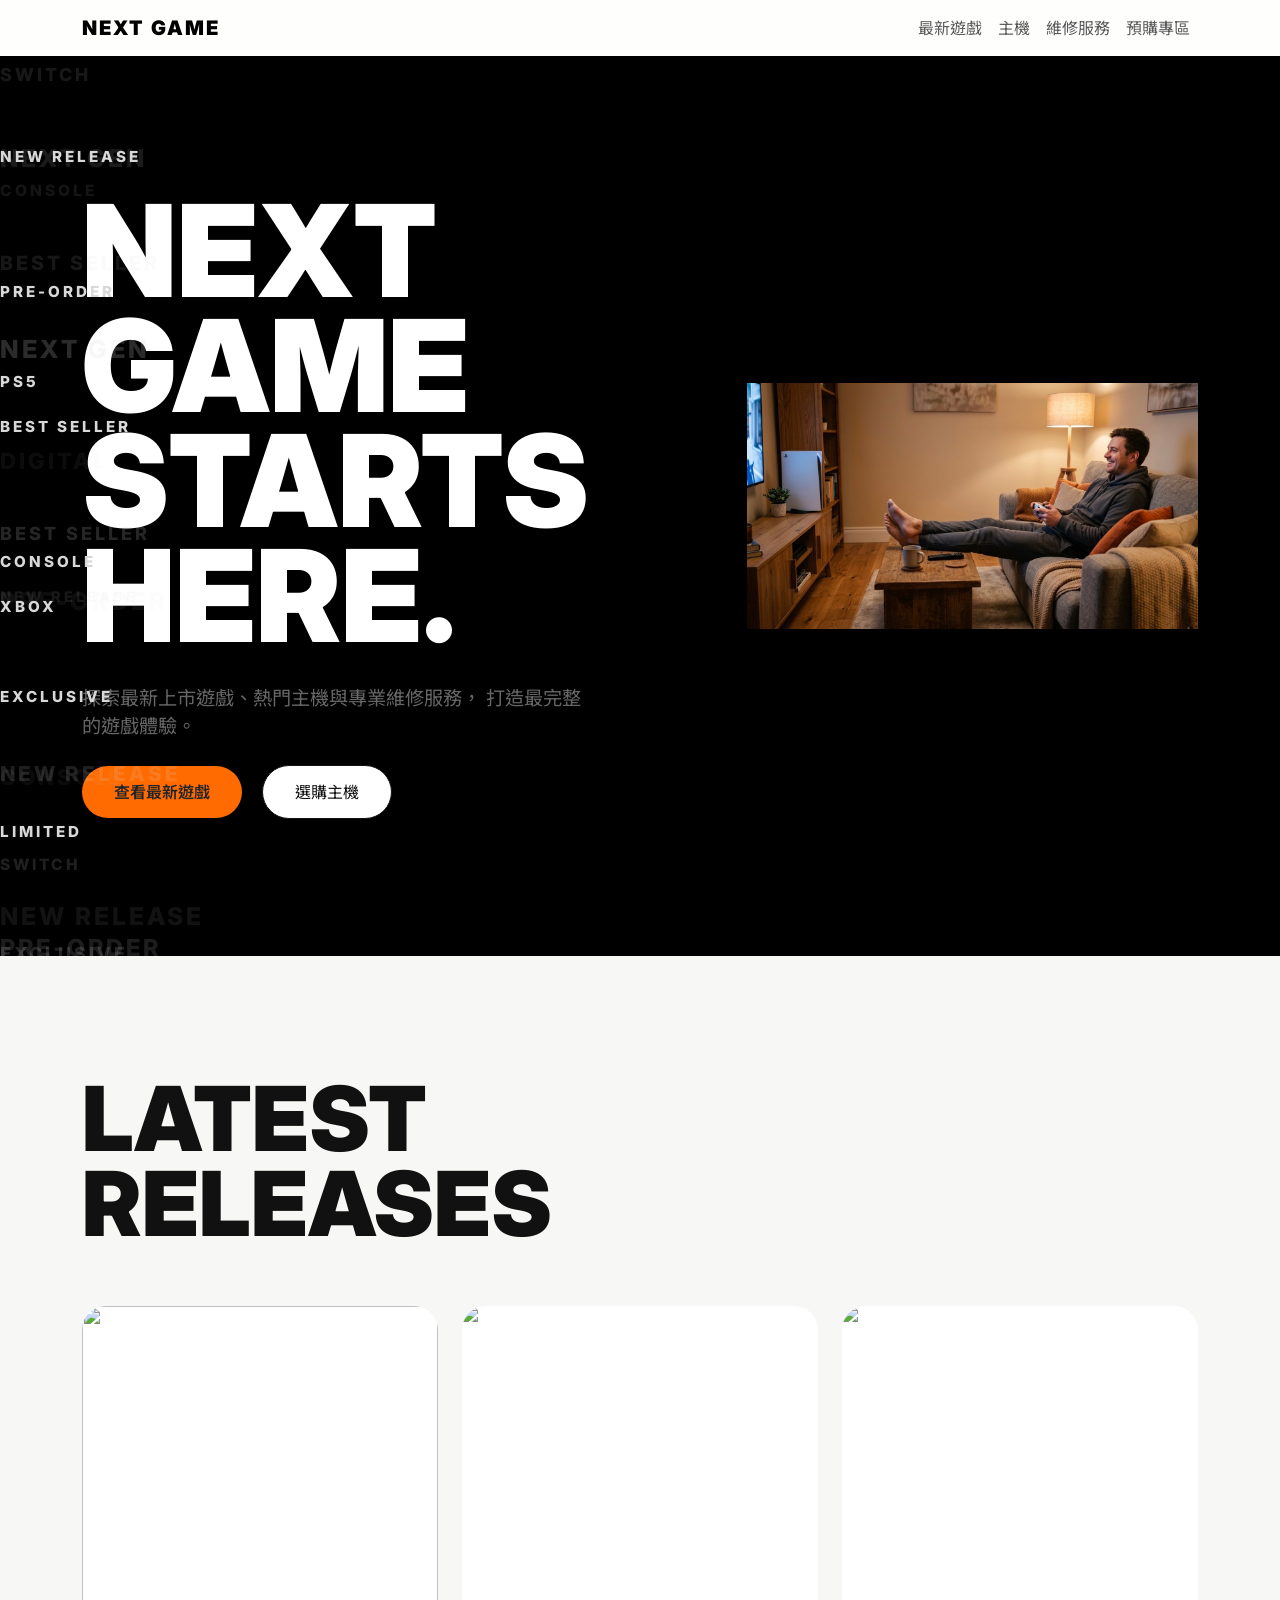
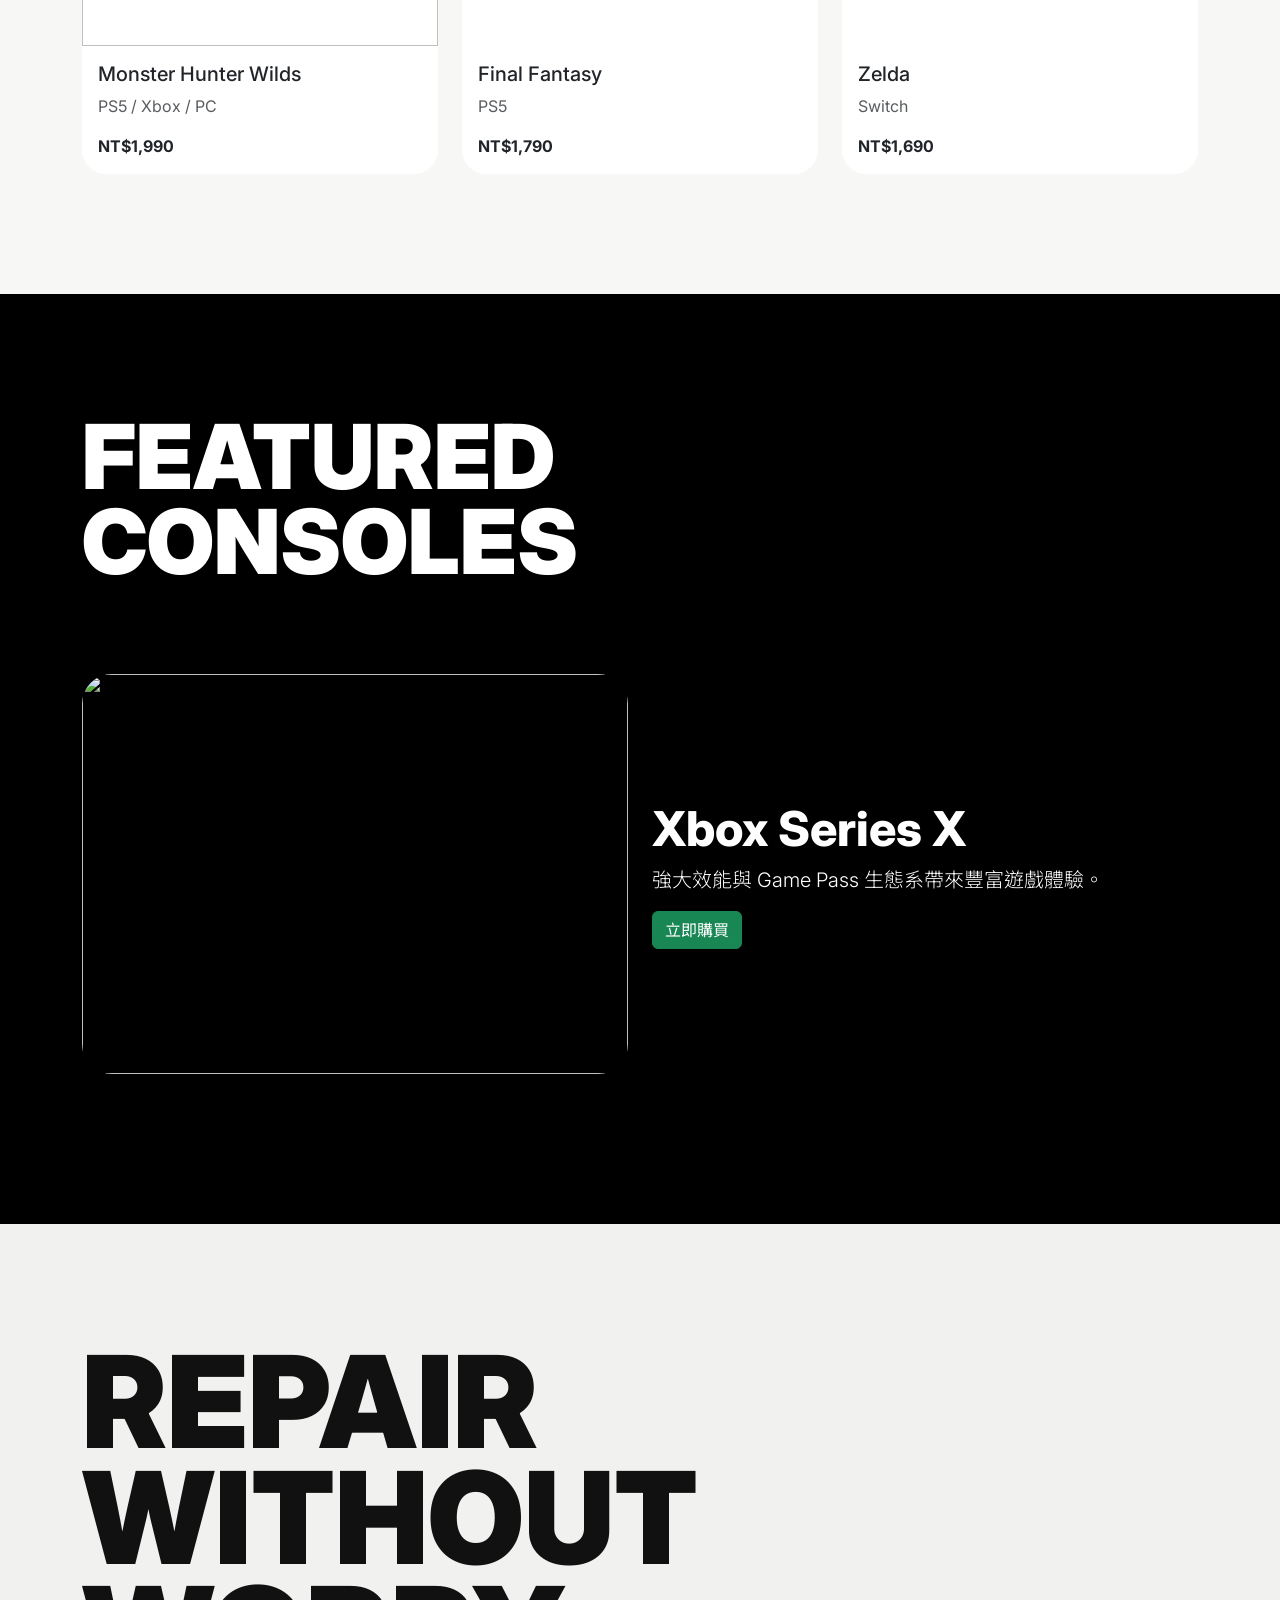
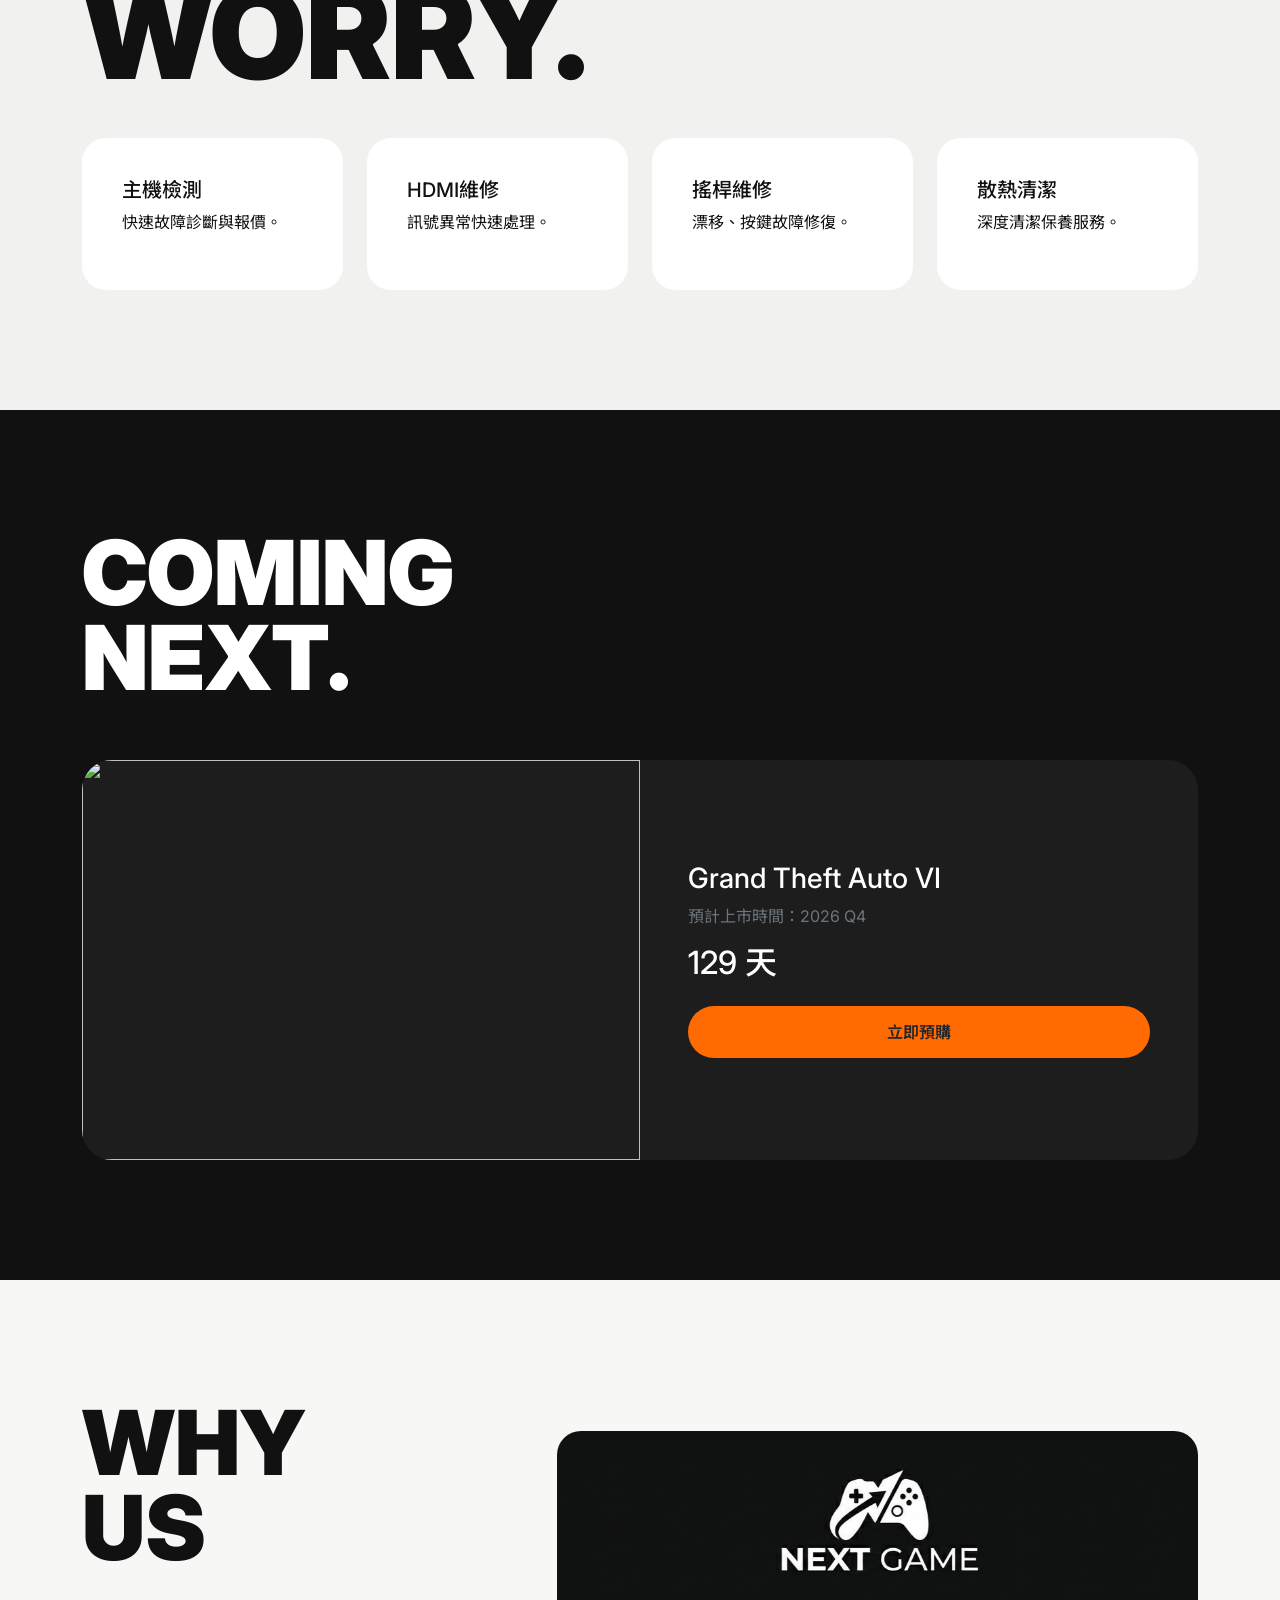
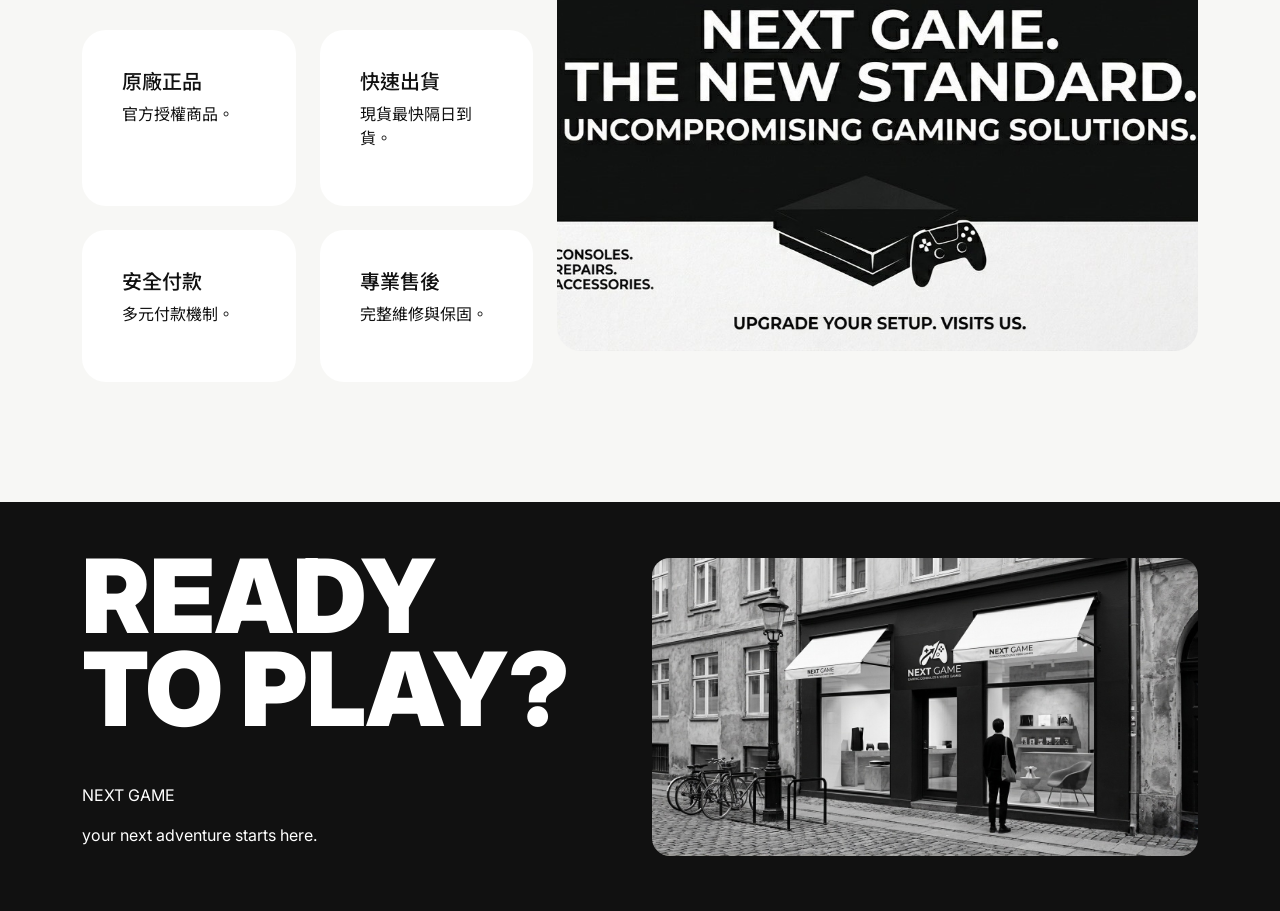
==== plan.html @ 6e8bfcb5 "Initial commit" ====
<!DOCTYPE html>

<html lang="zh-Hant">

<head>

<meta charset="UTF-8">

<meta name="viewport" content="width=device-width, initial-scale=1.0">



<title>NEXT GAME</title>



<link href="https://cdn.jsdelivr.net/npm/bootstrap@5.3.3/dist/css/bootstrap.min.css" rel="stylesheet">



<link href="https://fonts.googleapis.com/css2?family=Inter:wght@300;400;500;700;900&family=Noto+Sans+TC:wght@300;400;500;700&display=swap" rel="stylesheet">

<link rel="stylesheet" href="style.css">

</head>

<body>



<nav class="navbar navbar-expand-lg sticky-top">

<div class="container">



<a class="navbar-brand" href="#">

NEXT GAME

</a>



<button class="navbar-toggler" data-bs-toggle="collapse" data-bs-target="#menu">

<span class="navbar-toggler-icon"></span>

</button>



<div class="collapse navbar-collapse" id="menu">



<ul class="navbar-nav ms-auto">



<li class="nav-item">

<a class="nav-link" href="#latest">最新遊戲</a>

</li>



<li class="nav-item">

<a class="nav-link" href="#console">主機</a>

</li>



<li class="nav-item">

<a class="nav-link" href="#repair">維修服務</a>

</li>



<li class="nav-item">

<a class="nav-link" href="#preorder">預購專區</a>

</li>



</ul>



</div>

</div>

</nav>



<section class="hero" style="background:black;">


<div class="floating-layer">
<div class="floating-word" style="top:10%; animation-duration:18s;">NEW RELEASE</div>
<div class="floating-word" style="top:25%; animation-duration:22s;">PRE-ORDER</div>
<div class="floating-word" style="top:40%; animation-duration:16s;">BEST SELLER</div>
<div class="floating-word" style="top:55%; animation-duration:24s;">CONSOLE</div>
<div class="floating-word" style="top:70%; animation-duration:20s;">EXCLUSIVE</div>
<div class="floating-word" style="top:85%; animation-duration:28s;">LIMITED</div>
<div class="floating-word" style="top:35%; animation-duration:26s;">PS5</div>
<div class="floating-word" style="top:60%; animation-duration:19s;">XBOX</div>
</div>




<div class="container">



<div class="row align-items-center">



<div class="col-lg-7">



<h1 class="hero-title" style="color:white;">

NEXT GAME<br>

STARTS HERE.

</h1>



<p class="hero-sub">

探索最新上市遊戲、熱門主機與專業維修服務，

打造最完整的遊戲體驗。

</p>



<div class="mt-4">



<a href="#latest" class="btn btn-primary-custom me-3">

查看最新遊戲

</a>



<a href="#console" style="background:white; color:#111;" class="btn btn-outline-custom">

選購主機

</a>



</div>



</div>



<div class="col-lg-5 text-center">



<img

src="img/title.jpg"

class="img-fluid"

alt="Gaming Console">



</div>



</div>



</div>



</section>



<section id="latest">



<div class="container">



<h2 class="section-title">

LATEST<br>RELEASES

</h2>



<div class="row g-4">



<div class="col-md-4">

<div class="card game-card">

<img src="https://www.monsterhunter.com/wilds/assets/img/product/MHWilds_premium.png" class="card-img-top">

<div class="card-body">

<h5>Monster Hunter Wilds</h5>

<p class="text-muted">PS5 / Xbox / PC</p>

<strong>NT$1,990</strong>

</div>

</div>

</div>



<div class="col-md-4">

<div class="card game-card">

<img src="https://assets-prd.ignimgs.com/2024/01/19/ff7rebirth-1705691603436.jpg?crop=1%3A1%2Csmart&format=jpg&auto=webp&quality=80">

<div class="card-body">

<h5>Final Fantasy</h5>

<p class="text-muted">PS5</p>

<strong>NT$1,790</strong>

</div>

</div>

</div>



<div class="col-md-4">

<div class="card game-card">

<img src="https://p2.bahamut.com.tw/B/2KU/94/ca42c41499712b76436e758f961yz0e5.JPG?w=1000">

<div class="card-body">

<h5>Zelda</h5>

<p class="text-muted">Switch</p>

<strong>NT$1,690</strong>

</div>

</div>

</div>



</div>



</div>



</section>



<section id="console" style="background:black; color:white;">
    <div class="container">
        
        <h2 class="section-title">
            FEATURED<br>CONSOLES
        </h2>

        <!-- 輪播開始 -->
        <div id="consoleCarousel" class="carousel slide" data-bs-ride="carousel" data-bs-interval="2500">

            <div class="carousel-inner">

                <!-- PS5 -->
                <div class="carousel-item active">
                    <div class="row align-items-center">
                        <div class="col-lg-6">
                            <div class="console-image">
                                <img src="img/PS5.jpg" class="d-block w-100">
                            </div>
                        </div>
                        <div class="col-lg-6">
                            <h3 class="console-title">PlayStation 5</h3>
                            <p class="lead">
                                超高速 SSD、4K 遊戲體驗與次世代沉浸式遊玩。
                            </p>
                            <a href="#" class="btn btn-primary-custom">
                                立即購買
                            </a>
                        </div>
                    </div>
                </div>

                <!-- Switch -->
                <div class="carousel-item">
                    <div class="row align-items-center">
                        <div class="col-lg-6">
                            <div class="console-image">
                                <img src="img/NS2.jpg" class="d-block w-100">
                            </div>
                        </div>
                        <div class="col-lg-6">
                            <h3 class="console-title">Nintendo Switch</h3>
                            <p class="lead">
                                隨時隨地遊玩，主機與掌機模式自由切換。
                            </p>
                            <a href="#" class="btn btn-danger">
                                立即購買
                            </a>
                        </div>
                    </div>
                </div>

                <!-- Xbox -->
                <div class="carousel-item">
                    <div class="row align-items-center">
                        <div class="col-lg-6">
                            <div class="console-image">
                                <img src="img/Xbox.jpg" class="d-block w-100">
                            </div>
                        </div>
                        <div class="col-lg-6">
                            <h3 class="console-title">Xbox Series X</h3>
                            <p class="lead">
                                強大效能與 Game Pass 生態系帶來豐富遊戲體驗。
                            </p>
                            <a href="#" class="btn btn-success">
                                立即購買
                            </a>
                        </div>
                    </div>
                </div>

            </div>
        </div>
        <!-- 輪播結束 -->

    </div>
</section>



<section id="repair" class="repair-section">



<div class="container">



<div class="repair-big mb-5">

REPAIR<br>

WITHOUT<br>

WORRY.

</div>



<div class="row g-4">



<div class="col-md-3">

<div class="service-card">

<h5>主機檢測</h5>

<p>快速故障診斷與報價。</p>

</div>

</div>



<div class="col-md-3">

<div class="service-card">

<h5>HDMI維修</h5>

<p>訊號異常快速處理。</p>

</div>

</div>



<div class="col-md-3">

<div class="service-card">

<h5>搖桿維修</h5>

<p>漂移、按鍵故障修復。</p>

</div>

</div>



<div class="col-md-3">

<div class="service-card">

<h5>散熱清潔</h5>

<p>深度清潔保養服務。</p>

</div>

</div>



</div>



</div>



</section>



<section id="preorder" class="preorder">



<div class="container">



<h2 class="section-title text-white">

COMING<br>NEXT.

</h2>



<div class="preorder-card">



<div class="row g-0">



<div class="col-lg-6">

<img src="https://image-cdn.hypb.st/https%3A%2F%2Fhypebeast.com%2Fimage%2F2025%2F11%2F06%2Fgrand-theft-auto-vi-release-date-delay-november-info-1.jpg?q=75&w=800&cbr=1&fit=max">

</div>



<div class="col-lg-6 p-5 d-flex flex-column justify-content-center">



<h3>Grand Theft Auto VI</h3>



<p class="text-secondary">

預計上市時間：2026 Q4

</p>



<h2 class="mb-4">

129 天

</h2>



<a href="#" class="btn btn-primary-custom">

立即預購

</a>



</div>



</div>



</div>



</div>



</section>



<section>



<div class="container">



<div class="row align-items-center g-4">



<div class="col-lg-5">

<h2 class="section-title">

WHY<br>US

</h2>



<div class="row g-4">



<div class="col-md-6">

<div class="feature-box">

<h5>原廠正品</h5>

<p>官方授權商品。</p>

</div>

</div>



<div class="col-md-6">

<div class="feature-box">

<h5>快速出貨</h5>

<p>現貨最快隔日到貨。</p>

</div>

</div>



<div class="col-md-6">

<div class="feature-box">

<h5>安全付款</h5>

<p>多元付款機制。</p>

</div>

</div>



<div class="col-md-6">

<div class="feature-box">

<h5>專業售後</h5>

<p>完整維修與保固。</p>

</div>

</div>



</div>

</div>



<div class="col-lg-7">

<div class="feature-box p-0 overflow-hidden">

<img src="img/ads.jpg" alt="ads" class="img-fluid w-100" style="height: 520px; object-fit: cover;">

</div>

</div>



</div>



</div>



</section>



<footer class="footer py-5">



<div class="container">



<div class="row align-items-center">



<div class="col-lg-6 mb-4 mb-lg-0">

<div class="footer-title mb-5">

READY<br>

TO PLAY?

</div>

<div>

<p>NEXT GAME</p>

<p>your next adventure starts here.</p>

</div>

</div>



<div class="col-lg-6">

<div class="text-center text-lg-end">

<img src="img/store.jpg" alt="store" class="img-fluid" style="max-height: 320px; width: auto; object-fit: cover; border-radius: 18px;">

</div>

</div>



</div>



</div>



</footer>



<script src="https://cdn.jsdelivr.net/npm/bootstrap@5.3.3/dist/js/bootstrap.bundle.min.js"></script>
<script src="script.js"></script>



</body>

</html>
---- style.css ----
:root{
--bg:#f7f7f5;
--dark:#111;
--gray:#666;
--border:#e5e5e5;
--accent:#ff6b00;
}

body{
font-family:'Inter','Noto Sans TC',sans-serif;
background:var(--bg);
color:var(--dark);
overflow-x:hidden;
}

section{
padding:120px 0;
}

.navbar{
background:rgba(255,255,255,.8);
backdrop-filter:blur(20px);
}

.navbar-brand{
font-weight:900;
letter-spacing:2px;
}

.hero{
min-height:100vh;
display:flex;
align-items:center;
position:relative;
overflow:hidden;
}

.hero-title{
font-size:clamp(4rem,10vw,9rem);
font-weight:900;
line-height:.9;
}

.hero-sub{
font-size:1.2rem;
color:var(--gray);
max-width:500px;
margin-top:30px;
}

.btn-primary-custom{
background:var(--accent);
border:none;
padding:14px 32px;
border-radius:50px;
font-weight:600;
}

.btn-primary-custom:hover{
background:#e25d00;
}

.btn-outline-custom{
border:1px solid var(--dark);
padding:14px 32px;
border-radius:50px;
}

.floating-word{
position:absolute;
font-size:0.95rem;
font-weight:800;
letter-spacing:3px;
color:#d8d8d8;
white-space:nowrap;
animation:floatMove linear infinite;
pointer-events:none;
}

@keyframes floatMove{
0%{
transform: translateX(-20vw);
opacity:0;
}
10%{opacity:0.6;}
90%{opacity:0.4;}
100%{
transform: translateX(120vw);
opacity:0;
}
}

.console-image img{
    width:100%;
    height:400px;
    object-fit:cover;
    border-radius:15px;
}

.carousel-item{
    padding:30px 0;
    
}

.section-title{
font-size:clamp(3rem,7vw,6rem);
font-weight:900;
line-height:.95;
margin-bottom:60px;
}

.game-card{
border:none;
background:white;
border-radius:24px;
overflow:hidden;
transition:.3s;
}

.game-card:hover{
transform:translateY(-8px);
}

.game-card img{
height:340px;
object-fit:cover;
transition:.4s;
}

.game-card:hover img{
transform:scale(1.05);
}

.console-image{
border-radius:30px;
overflow:hidden;
}

.console-image img{
width:100%;
}

.console-title{
font-size:3rem;
font-weight:800;
}

.repair-section{
background:#f1f1ef;
}

.repair-big{
font-size:clamp(4rem,10vw,8rem);
font-weight:900;
line-height:.9;
}

.service-card{
background:white;
padding:40px;
border-radius:24px;
height:100%;
}

.preorder{
background:#111;
color:white;
}

.preorder-card{
background:#1d1d1d;
border-radius:30px;
overflow:hidden;
}

.preorder-card img{
width:100%;
height:400px;
object-fit:cover;
}

.feature-box{
padding:40px;
background:white;
border-radius:24px;
height:100%;
}

.footer{
background:#111;
color:white;
}

.footer-title{
font-size:clamp(3rem,8vw,7rem);
font-weight:900;
line-height:.9;
}

@media(max-width:768px){

section{
padding:80px 0;
}

.hero{
text-align:center;
}

.console-title{
font-size:2rem;
}

}
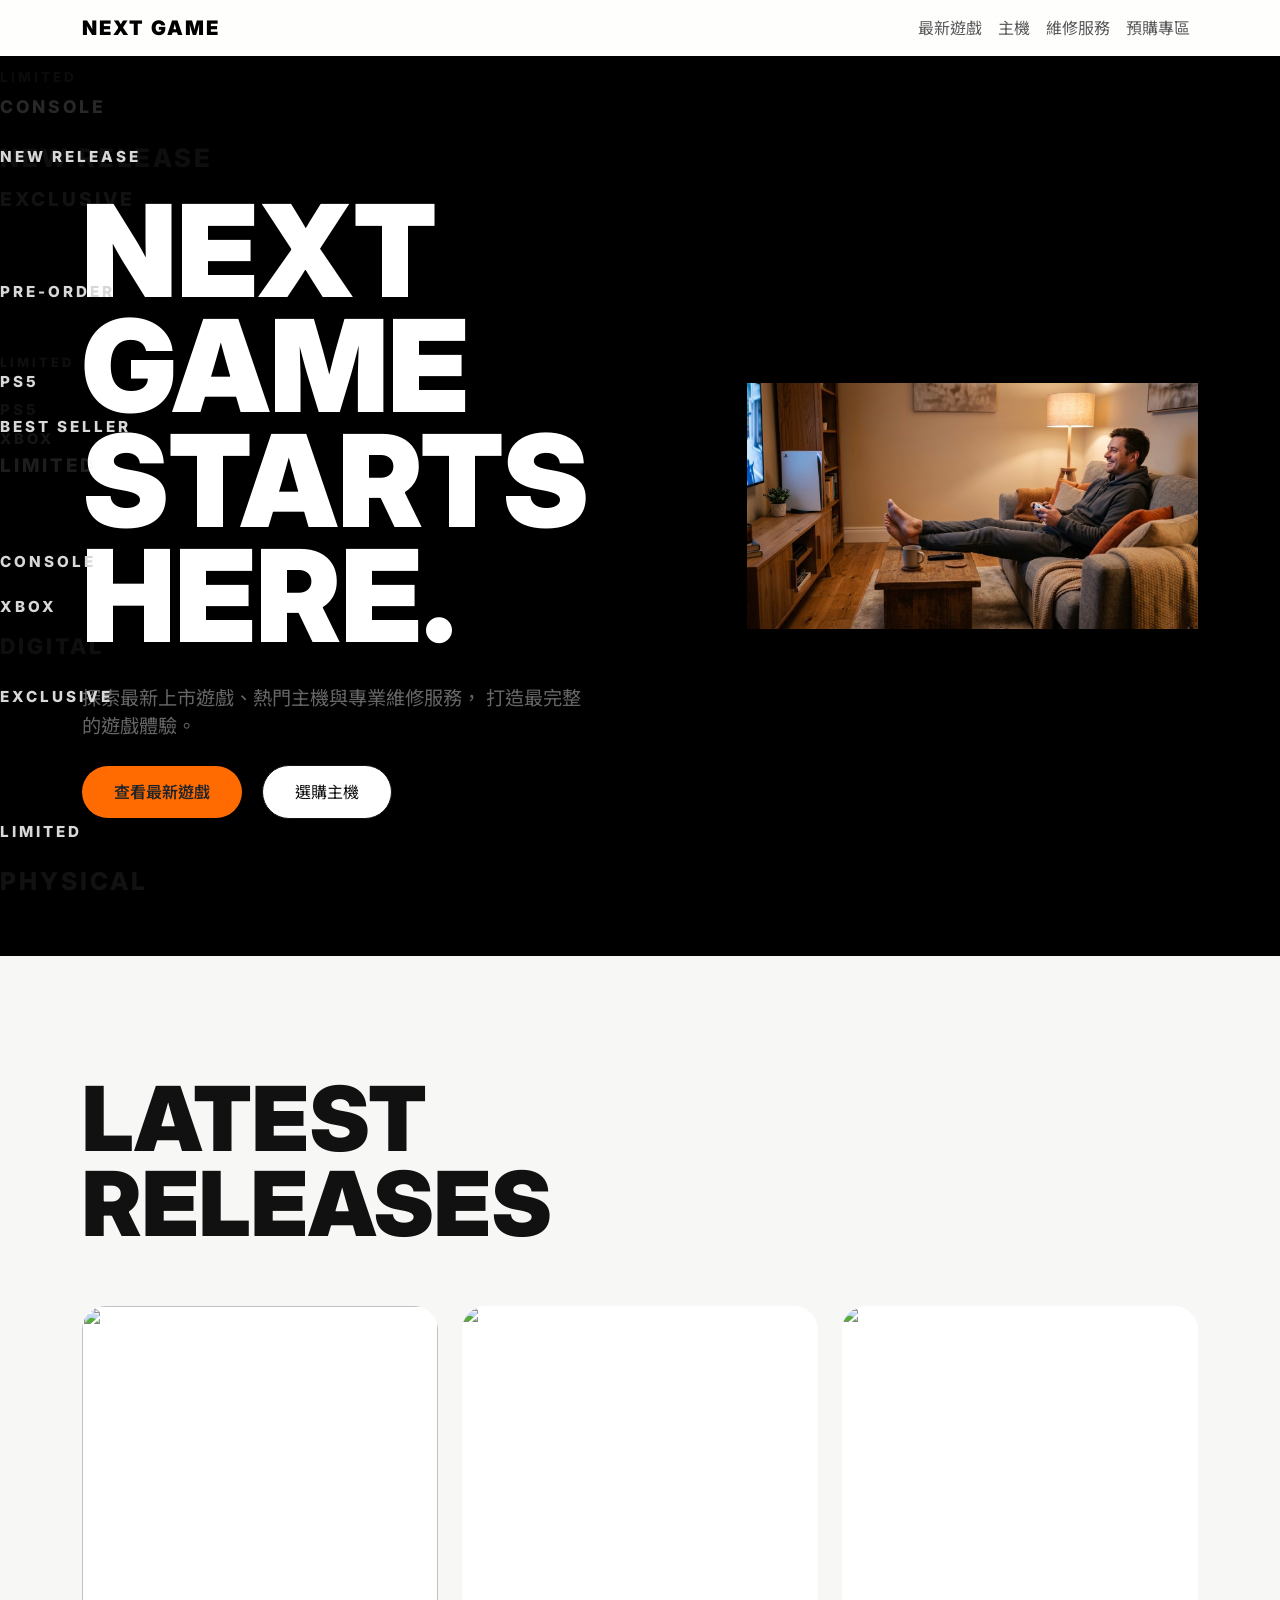
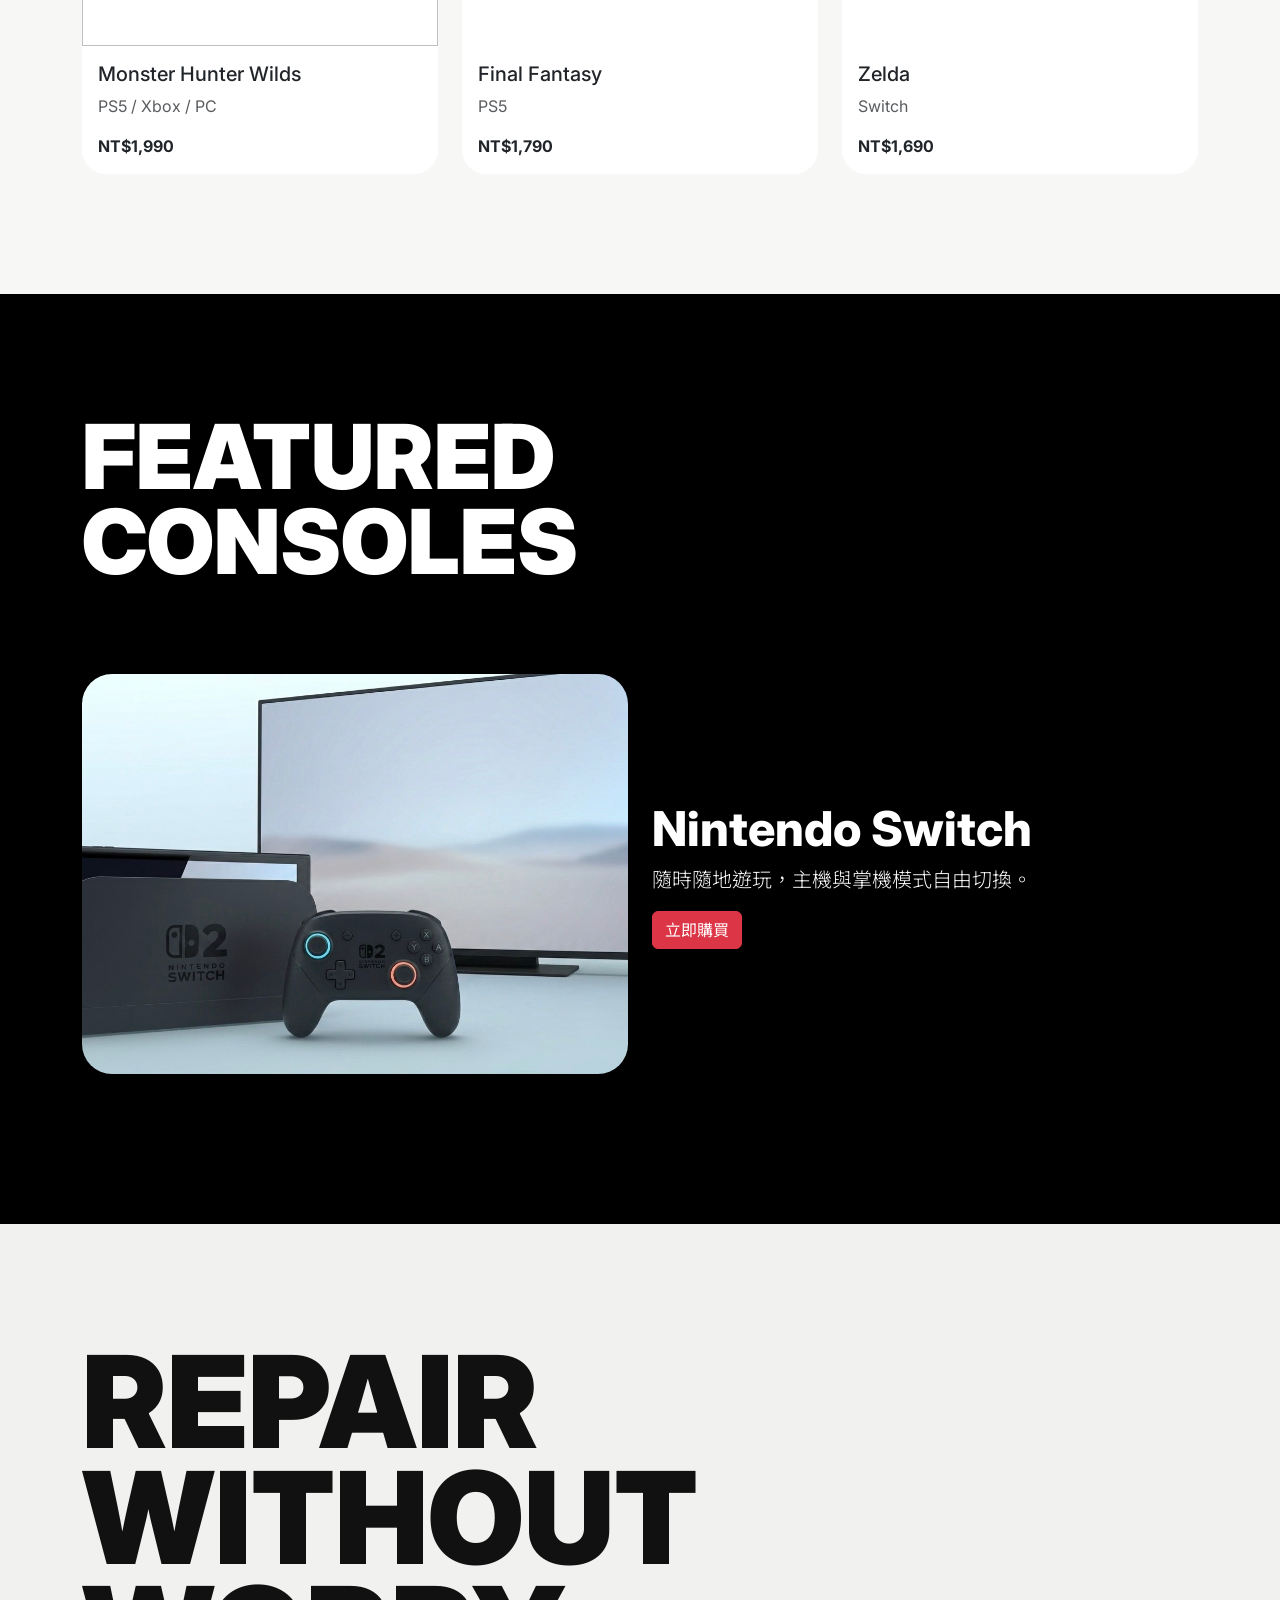
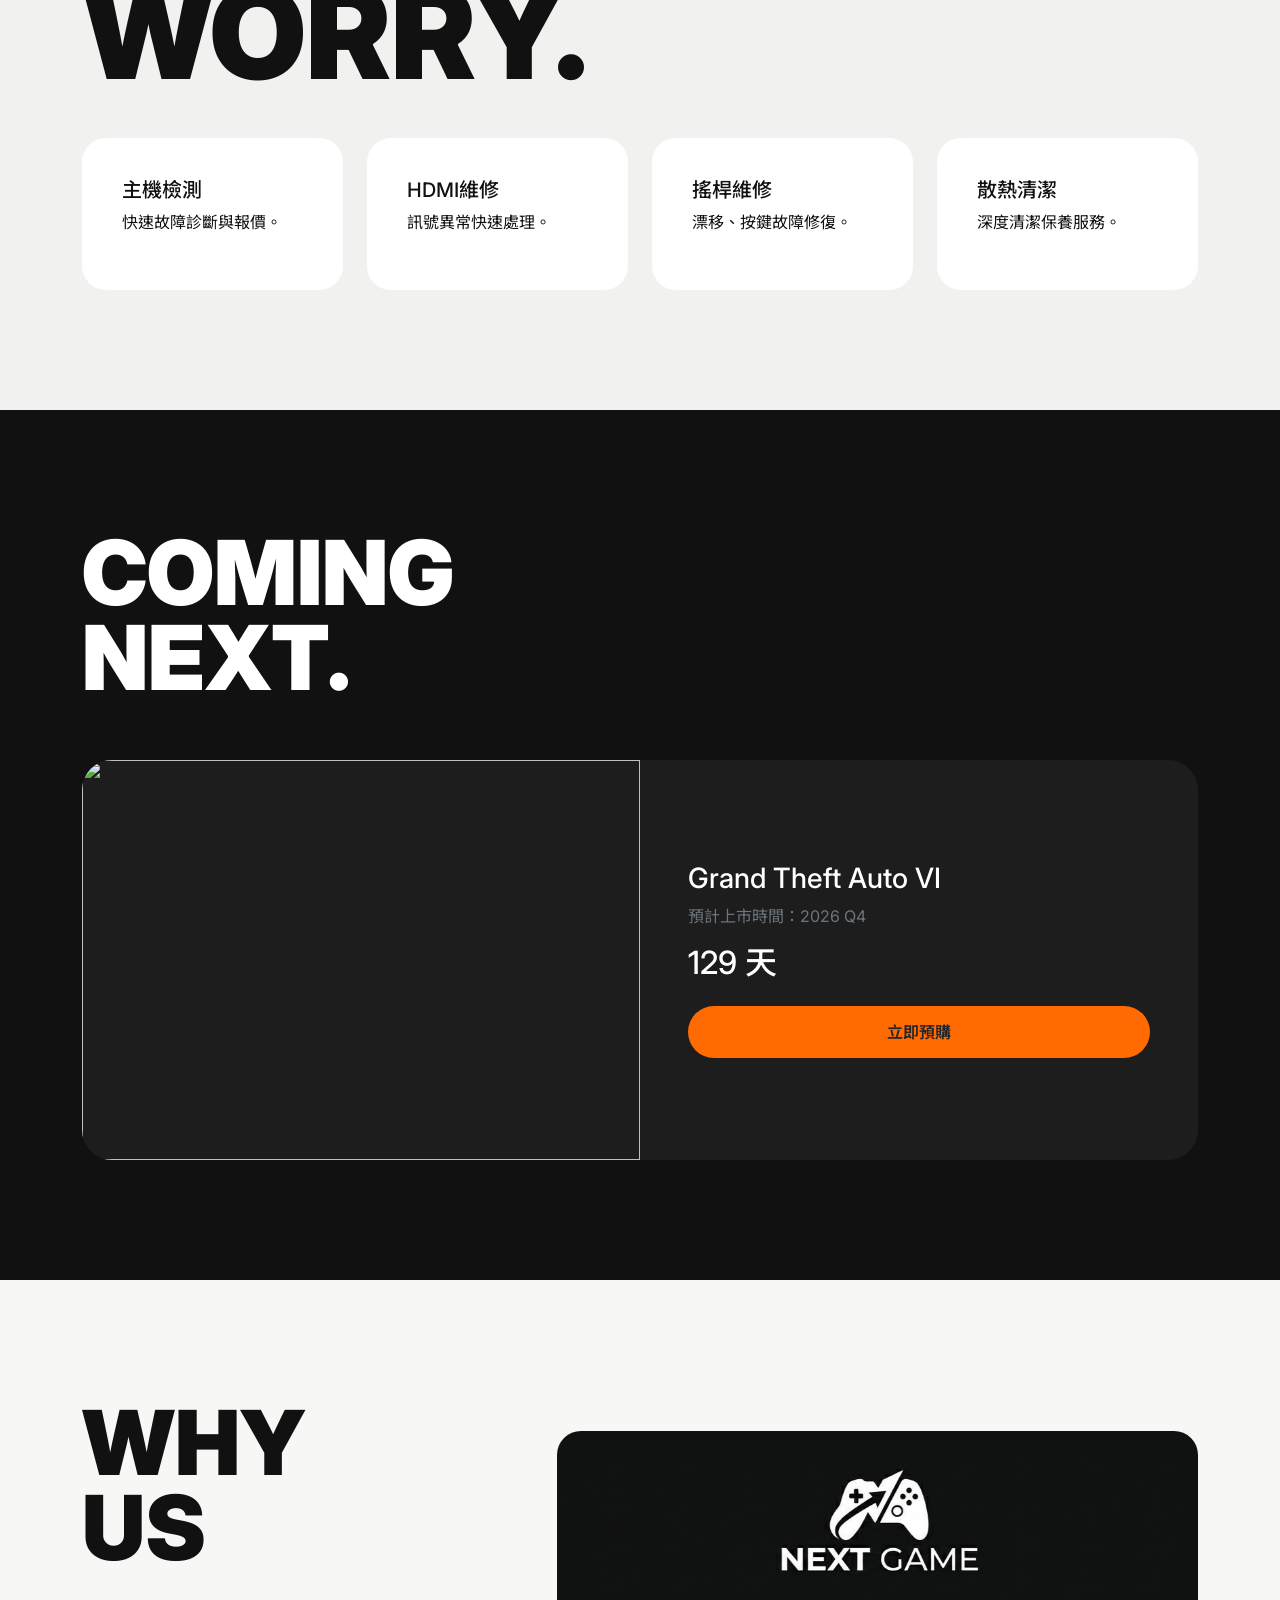
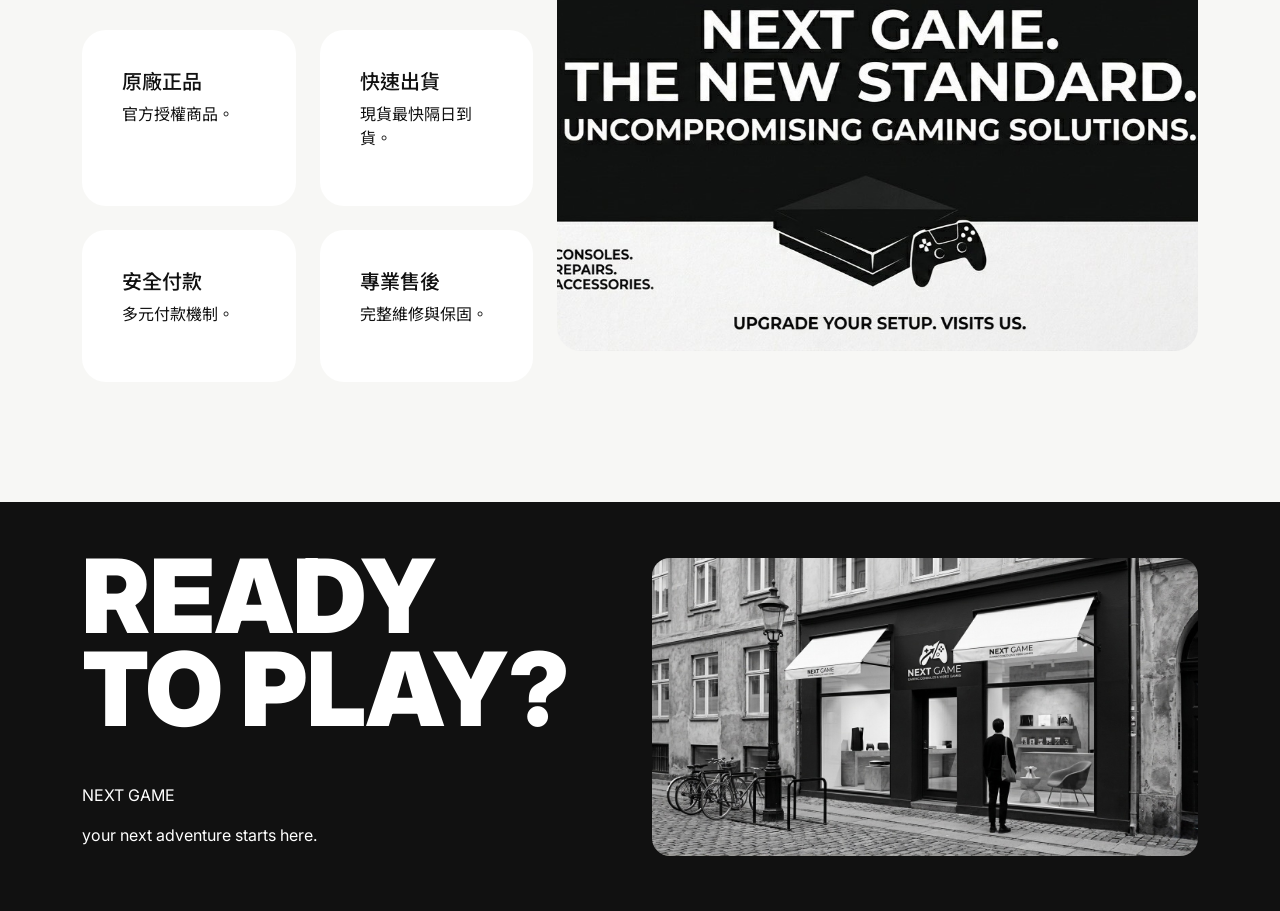
==== commit 041bde29: "test" ====
--- a/plan.html
+++ b/plan.html
@@ -23,7 +23,6 @@
 <link rel="stylesheet" href="style.css">
 
 </head>
-
 <body>
 
 
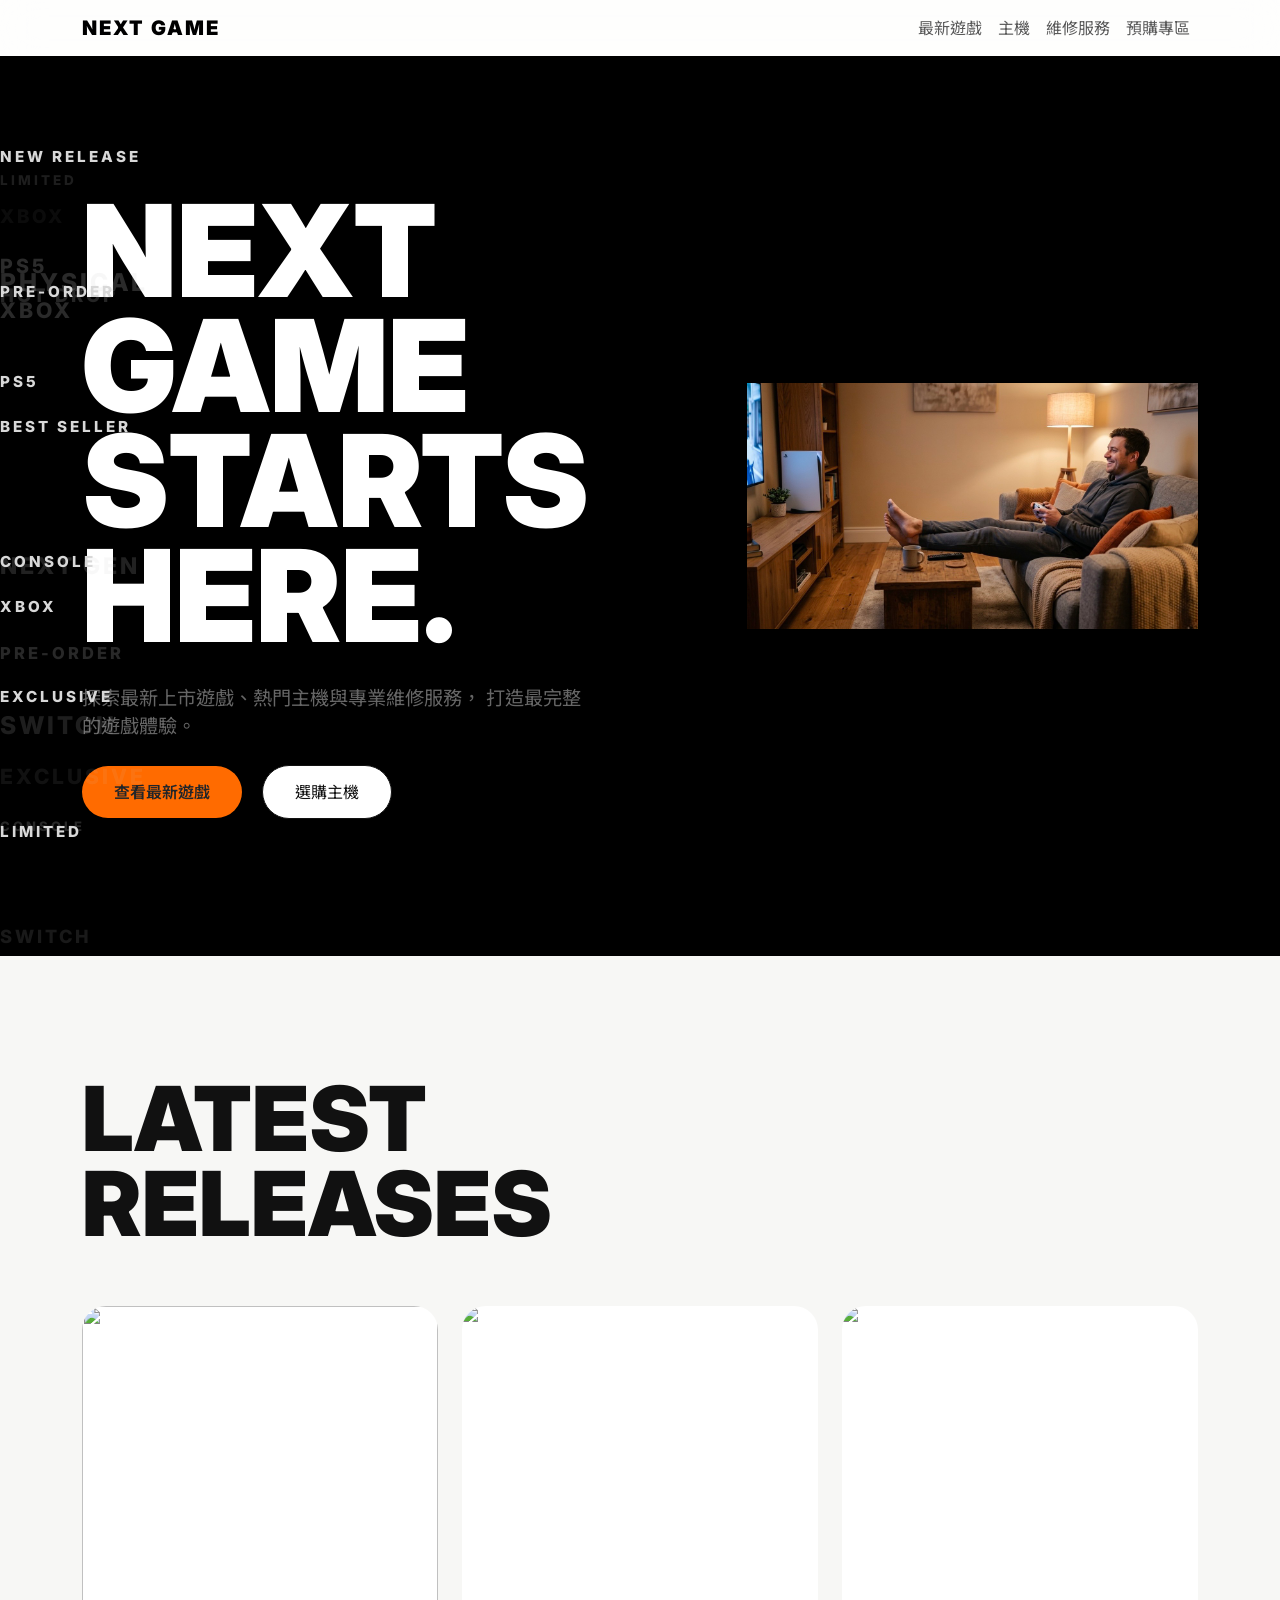
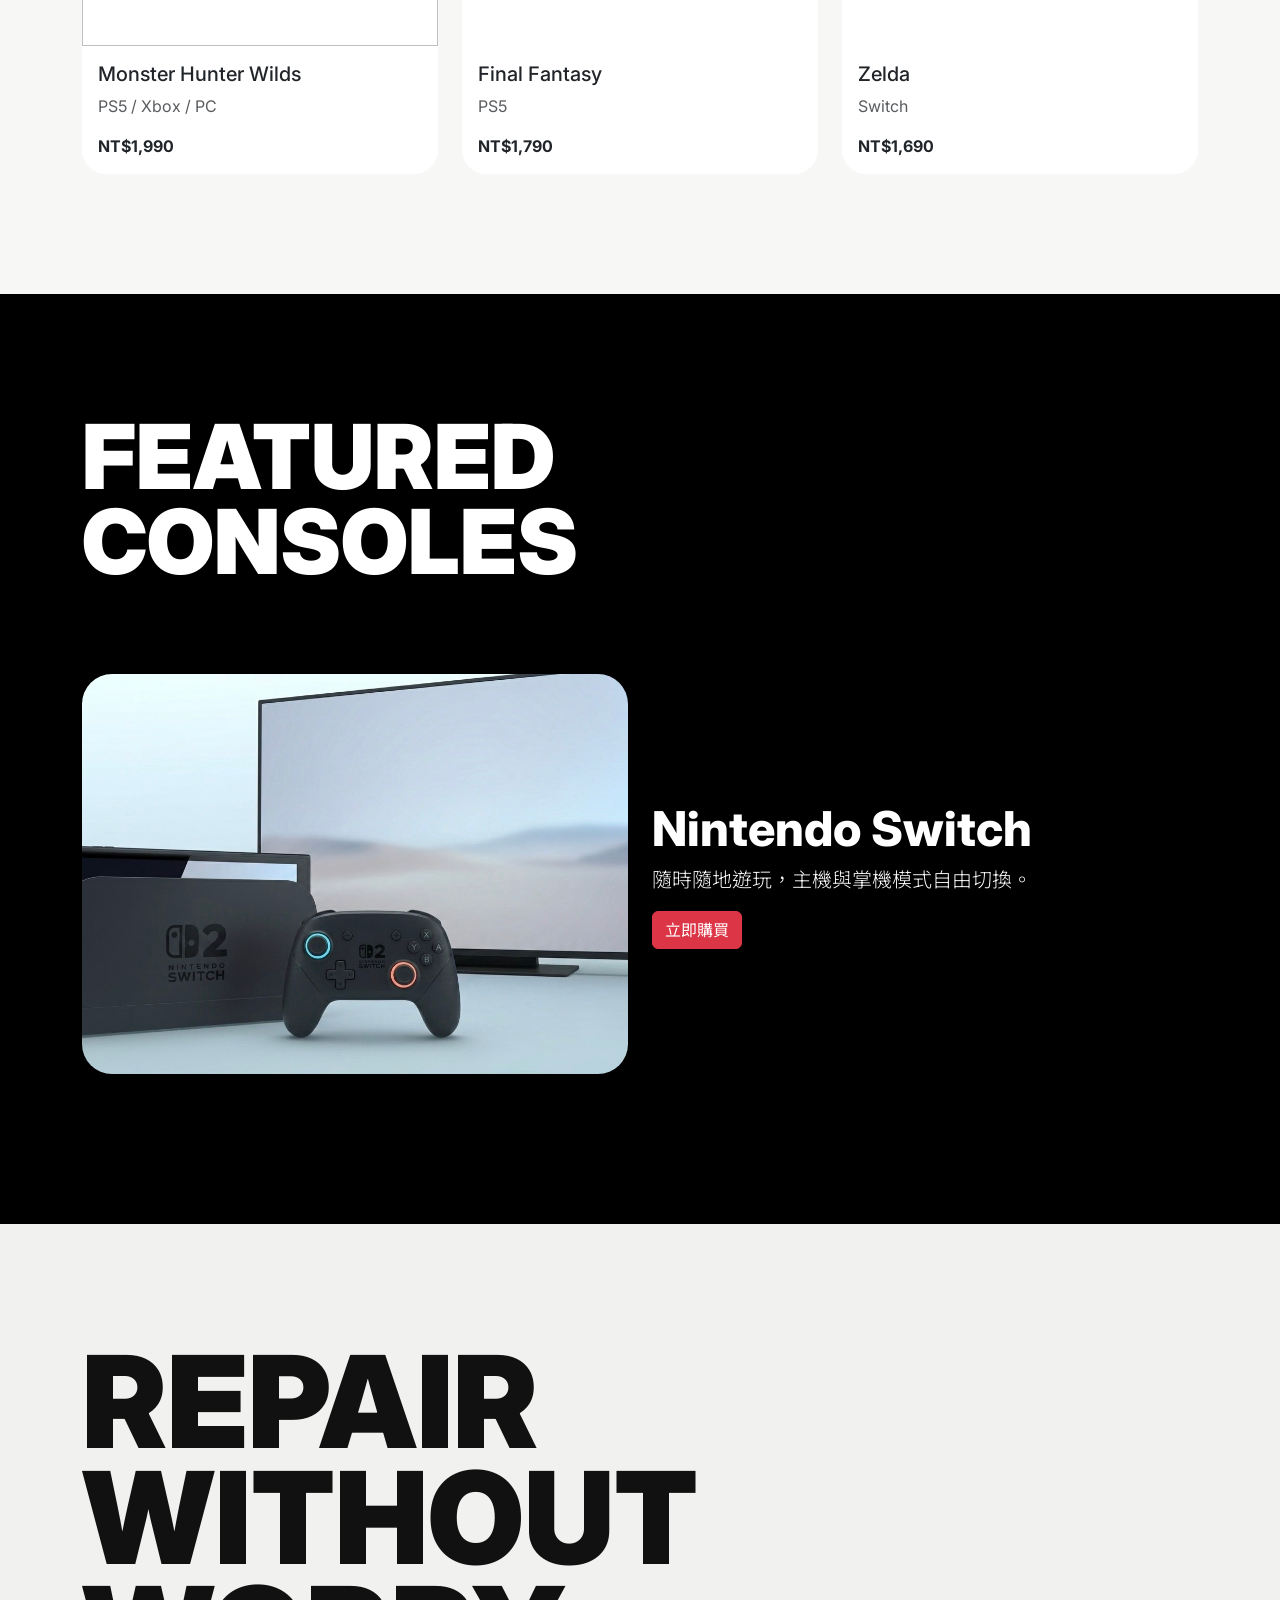
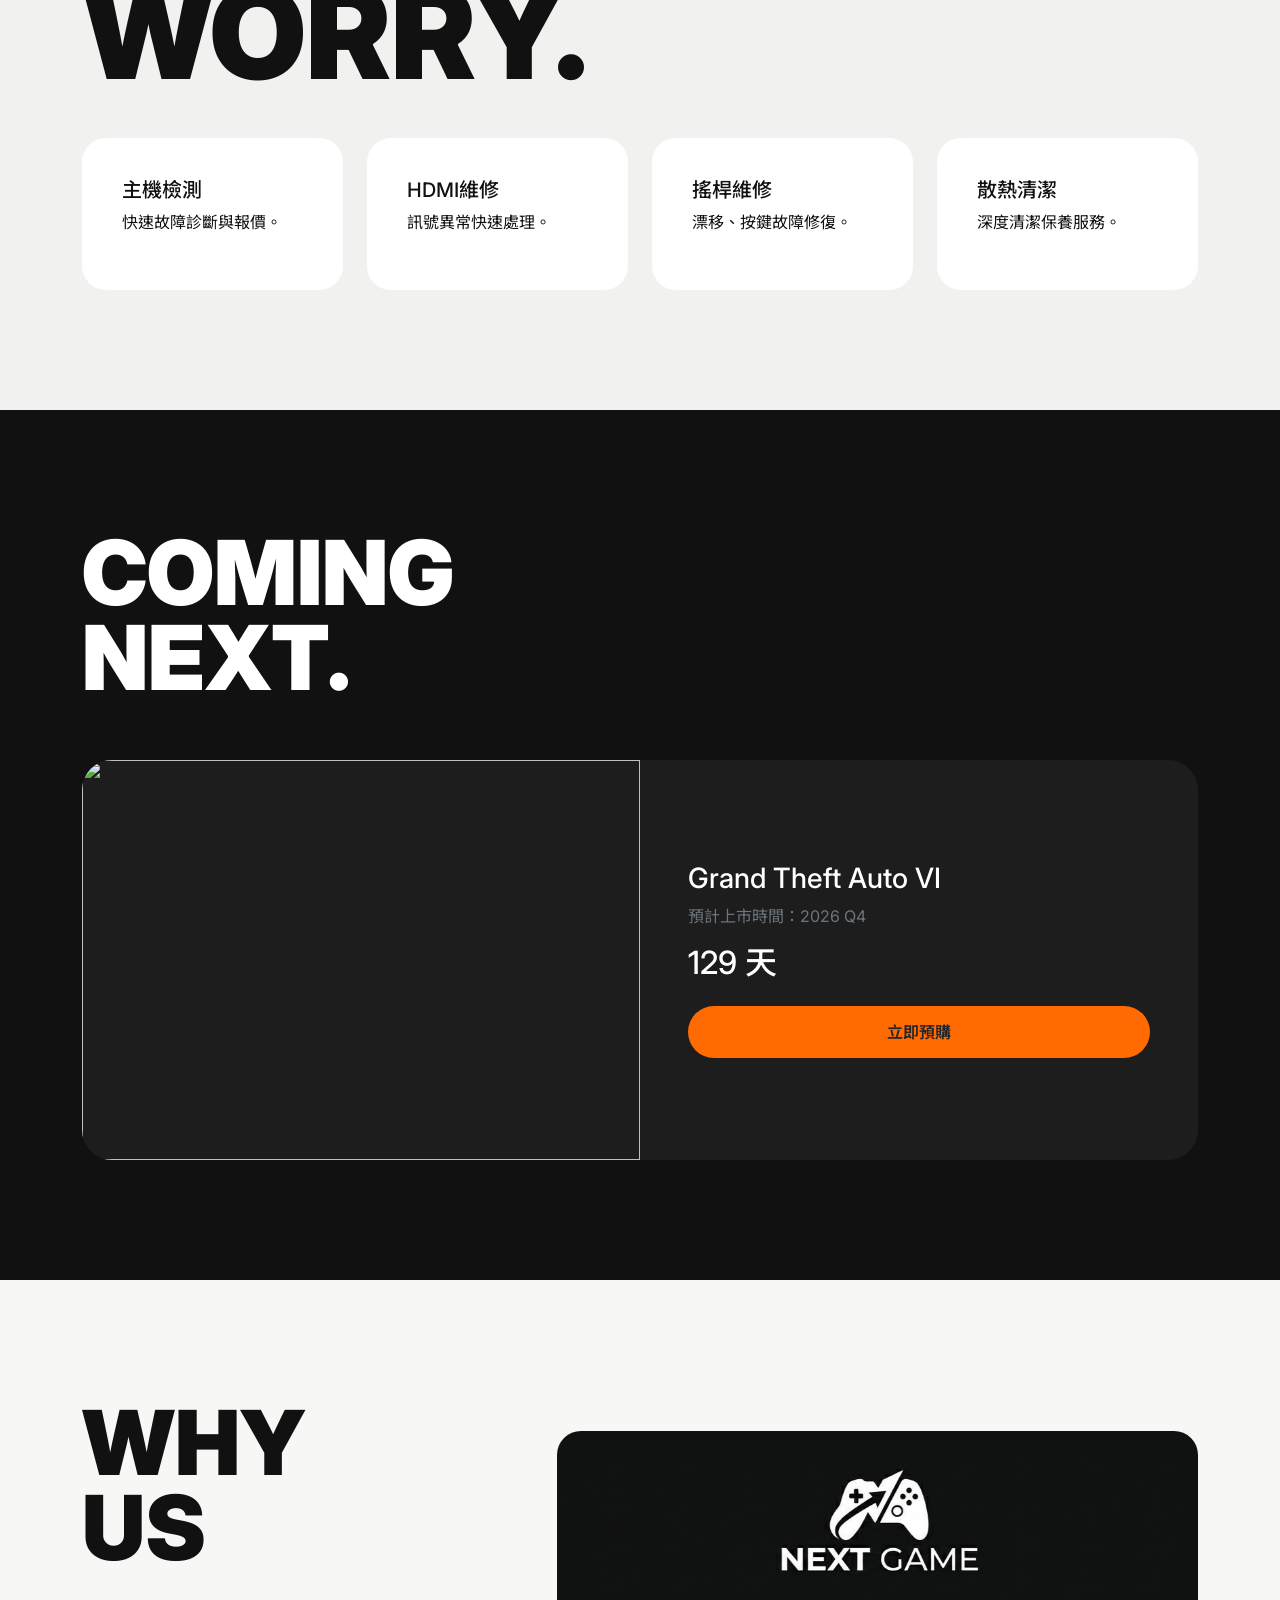
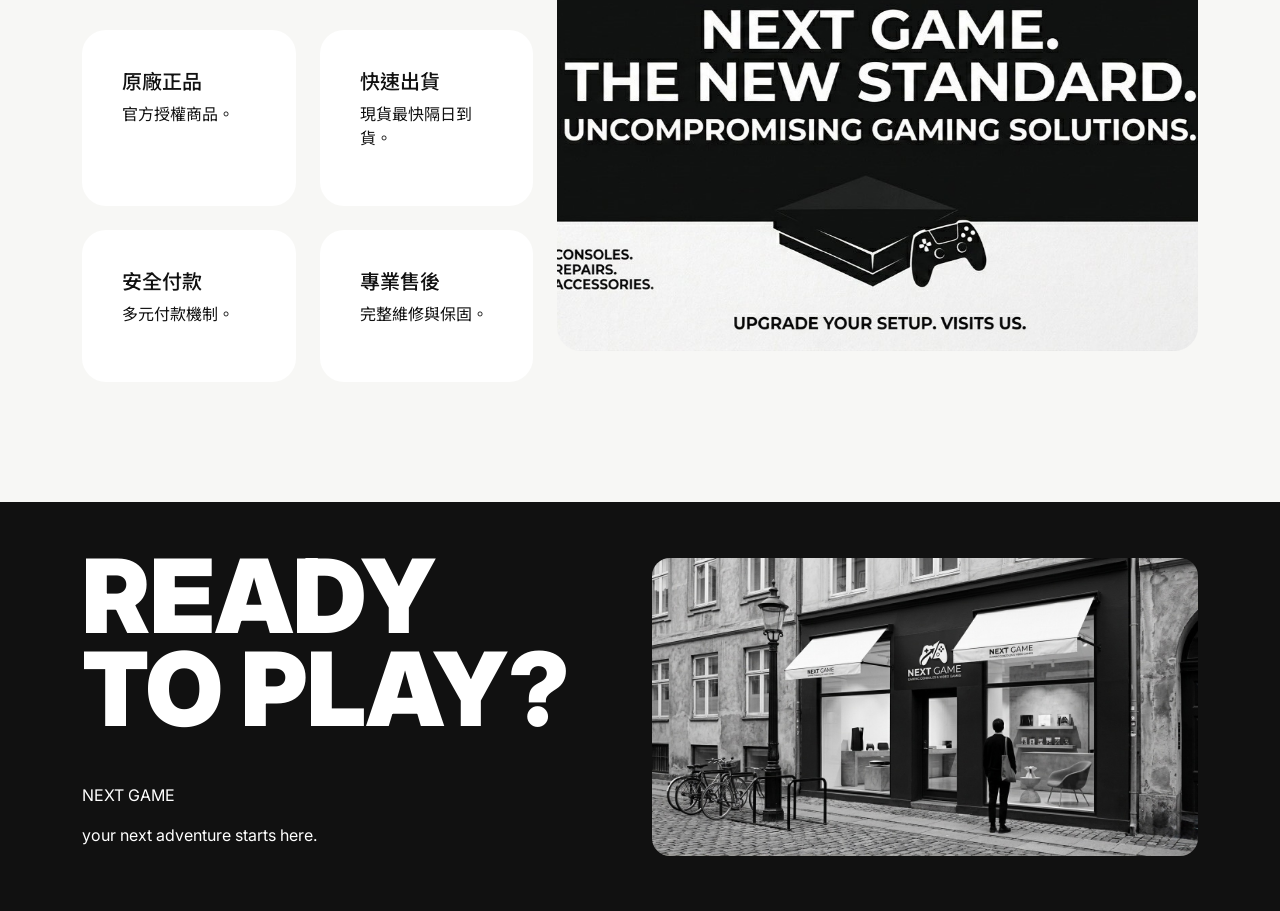
==== commit 158f1c47: "Update plan.html" ====
--- a/plan.html
+++ b/plan.html
@@ -1,743 +1,413 @@
-<!DOCTYPE html>
+<!doctype html>
 
 <html lang="zh-Hant">
-
-<head>
-
-<meta charset="UTF-8">
-
-<meta name="viewport" content="width=device-width, initial-scale=1.0">
-
-
-
-<title>NEXT GAME</title>
-
-
-
-<link href="https://cdn.jsdelivr.net/npm/bootstrap@5.3.3/dist/css/bootstrap.min.css" rel="stylesheet">
-
-
-
-<link href="https://fonts.googleapis.com/css2?family=Inter:wght@300;400;500;700;900&family=Noto+Sans+TC:wght@300;400;500;700&display=swap" rel="stylesheet">
-
-<link rel="stylesheet" href="style.css">
-
-</head>
-<body>
-
-
-
-<nav class="navbar navbar-expand-lg sticky-top">
-
-<div class="container">
-
-
-
-<a class="navbar-brand" href="#">
-
-NEXT GAME
-
-</a>
-
-
-
-<button class="navbar-toggler" data-bs-toggle="collapse" data-bs-target="#menu">
-
-<span class="navbar-toggler-icon"></span>
-
-</button>
-
-
-
-<div class="collapse navbar-collapse" id="menu">
-
-
-
-<ul class="navbar-nav ms-auto">
-
-
-
-<li class="nav-item">
-
-<a class="nav-link" href="#latest">最新遊戲</a>
-
-</li>
-
-
-
-<li class="nav-item">
-
-<a class="nav-link" href="#console">主機</a>
-
-</li>
-
-
-
-<li class="nav-item">
-
-<a class="nav-link" href="#repair">維修服務</a>
-
-</li>
-
-
-
-<li class="nav-item">
-
-<a class="nav-link" href="#preorder">預購專區</a>
-
-</li>
-
-
-
-</ul>
-
-
-
-</div>
-
-</div>
-
-</nav>
-
-
-
-<section class="hero" style="background:black;">
-
-
-<div class="floating-layer">
-<div class="floating-word" style="top:10%; animation-duration:18s;">NEW RELEASE</div>
-<div class="floating-word" style="top:25%; animation-duration:22s;">PRE-ORDER</div>
-<div class="floating-word" style="top:40%; animation-duration:16s;">BEST SELLER</div>
-<div class="floating-word" style="top:55%; animation-duration:24s;">CONSOLE</div>
-<div class="floating-word" style="top:70%; animation-duration:20s;">EXCLUSIVE</div>
-<div class="floating-word" style="top:85%; animation-duration:28s;">LIMITED</div>
-<div class="floating-word" style="top:35%; animation-duration:26s;">PS5</div>
-<div class="floating-word" style="top:60%; animation-duration:19s;">XBOX</div>
-</div>
-
-
-
-
-<div class="container">
-
-
-
-<div class="row align-items-center">
-
-
-
-<div class="col-lg-7">
-
-
-
-<h1 class="hero-title" style="color:white;">
-
-NEXT GAME<br>
-
-STARTS HERE.
-
-</h1>
-
-
-
-<p class="hero-sub">
-
-探索最新上市遊戲、熱門主機與專業維修服務，
-
-打造最完整的遊戲體驗。
-
-</p>
-
-
-
-<div class="mt-4">
-
-
-
-<a href="#latest" class="btn btn-primary-custom me-3">
-
-查看最新遊戲
-
-</a>
-
-
-
-<a href="#console" style="background:white; color:#111;" class="btn btn-outline-custom">
-
-選購主機
-
-</a>
-
-
-
-</div>
-
-
-
-</div>
-
-
-
-<div class="col-lg-5 text-center">
-
-
-
-<img
-
-src="img/title.jpg"
-
-class="img-fluid"
-
-alt="Gaming Console">
-
-
-
-</div>
-
-
-
-</div>
-
-
-
-</div>
-
-
-
-</section>
-
-
-
-<section id="latest">
-
-
-
-<div class="container">
-
-
-
-<h2 class="section-title">
-
-LATEST<br>RELEASES
-
-</h2>
-
-
-
-<div class="row g-4">
-
-
-
-<div class="col-md-4">
-
-<div class="card game-card">
-
-<img src="https://www.monsterhunter.com/wilds/assets/img/product/MHWilds_premium.png" class="card-img-top">
-
-<div class="card-body">
-
-<h5>Monster Hunter Wilds</h5>
-
-<p class="text-muted">PS5 / Xbox / PC</p>
-
-<strong>NT$1,990</strong>
-
-</div>
-
-</div>
-
-</div>
-
-
-
-<div class="col-md-4">
-
-<div class="card game-card">
-
-<img src="https://assets-prd.ignimgs.com/2024/01/19/ff7rebirth-1705691603436.jpg?crop=1%3A1%2Csmart&format=jpg&auto=webp&quality=80">
-
-<div class="card-body">
-
-<h5>Final Fantasy</h5>
-
-<p class="text-muted">PS5</p>
-
-<strong>NT$1,790</strong>
-
-</div>
-
-</div>
-
-</div>
-
-
-
-<div class="col-md-4">
-
-<div class="card game-card">
-
-<img src="https://p2.bahamut.com.tw/B/2KU/94/ca42c41499712b76436e758f961yz0e5.JPG?w=1000">
-
-<div class="card-body">
-
-<h5>Zelda</h5>
-
-<p class="text-muted">Switch</p>
-
-<strong>NT$1,690</strong>
-
-</div>
-
-</div>
-
-</div>
-
-
-
-</div>
-
-
-
-</div>
-
-
-
-</section>
-
-
-
-<section id="console" style="background:black; color:white;">
-    <div class="container">
-        
-        <h2 class="section-title">
-            FEATURED<br>CONSOLES
-        </h2>
+  <head>
+    <meta charset="UTF-8" />
+
+    <meta name="viewport" content="width=device-width, initial-scale=1.0" />
+
+    <title>NEXT GAME</title>
+
+    <link
+      href="https://cdn.jsdelivr.net/npm/bootstrap@5.3.3/dist/css/bootstrap.min.css"
+      rel="stylesheet"
+    />
+
+    <link
+      href="https://fonts.googleapis.com/css2?family=Inter:wght@300;400;500;700;900&family=Noto+Sans+TC:wght@300;400;500;700&display=swap"
+      rel="stylesheet"
+    />
+
+    <link rel="stylesheet" href="style.css" />
+  </head>
+  <body>
+    <nav class="navbar navbar-expand-lg sticky-top">
+      <div class="container">
+        <a class="navbar-brand" href="#"> NEXT GAME </a>
+
+        <button
+          class="navbar-toggler"
+          data-bs-toggle="collapse"
+          data-bs-target="#menu"
+        >
+          <span class="navbar-toggler-icon"></span>
+        </button>
+
+        <div class="collapse navbar-collapse" id="menu">
+          <ul class="navbar-nav ms-auto">
+            <li class="nav-item">
+              <a class="nav-link" href="#latest">最新遊戲</a>
+            </li>
+
+            <li class="nav-item">
+              <a class="nav-link" href="#console">主機</a>
+            </li>
+
+            <li class="nav-item">
+              <a class="nav-link" href="#repair">維修服務</a>
+            </li>
+
+            <li class="nav-item">
+              <a class="nav-link" href="#preorder">預購專區</a>
+            </li>
+          </ul>
+        </div>
+      </div>
+    </nav>
+
+    <section class="hero" style="background: black">
+      <div class="floating-layer">
+        <div class="floating-word" style="top: 10%; animation-duration: 18s">
+          NEW RELEASE
+        </div>
+        <div class="floating-word" style="top: 25%; animation-duration: 22s">
+          PRE-ORDER
+        </div>
+        <div class="floating-word" style="top: 40%; animation-duration: 16s">
+          BEST SELLER
+        </div>
+        <div class="floating-word" style="top: 55%; animation-duration: 24s">
+          CONSOLE
+        </div>
+        <div class="floating-word" style="top: 70%; animation-duration: 20s">
+          EXCLUSIVE
+        </div>
+        <div class="floating-word" style="top: 85%; animation-duration: 28s">
+          LIMITED
+        </div>
+        <div class="floating-word" style="top: 35%; animation-duration: 26s">
+          PS5
+        </div>
+        <div class="floating-word" style="top: 60%; animation-duration: 19s">
+          XBOX
+        </div>
+      </div>
+
+      <div class="container">
+        <div class="row align-items-center">
+          <div class="col-lg-7">
+            <h1 class="hero-title" style="color: white">
+              NEXT GAME<br />
+
+              STARTS HERE.
+            </h1>
+
+            <p class="hero-sub">
+              探索最新上市遊戲、熱門主機與專業維修服務， 打造最完整的遊戲體驗。
+            </p>
+
+            <div class="mt-4">
+              <a href="#latest" class="btn btn-primary-custom me-3">
+                查看最新遊戲
+              </a>
+
+              <a
+                href="#console"
+                style="background: white; color: #111"
+                class="btn btn-outline-custom"
+              >
+                選購主機
+              </a>
+            </div>
+          </div>
+
+          <div class="col-lg-5 text-center">
+            <img src="img/title.jpg" class="img-fluid" alt="Gaming Console" />
+          </div>
+        </div>
+      </div>
+    </section>
+
+    <section id="latest">
+      <div class="container">
+        <h2 class="section-title">LATEST<br />RELEASES</h2>
+
+        <div class="row g-4">
+          <div class="col-md-4">
+            <div class="card game-card">
+              <img
+                src="https://www.monsterhunter.com/wilds/assets/img/product/MHWilds_premium.png"
+                class="card-img-top"
+              />
+
+              <div class="card-body">
+                <h5>Monster Hunter Wilds</h5>
+
+                <p class="text-muted">PS5 / Xbox / PC</p>
+
+                <strong>NT$1,990</strong>
+              </div>
+            </div>
+          </div>
+
+          <div class="col-md-4">
+            <div class="card game-card">
+              <img
+                src="https://assets-prd.ignimgs.com/2024/01/19/ff7rebirth-1705691603436.jpg?crop=1%3A1%2Csmart&format=jpg&auto=webp&quality=80"
+              />
+
+              <div class="card-body">
+                <h5>Final Fantasy</h5>
+
+                <p class="text-muted">PS5</p>
+
+                <strong>NT$1,790</strong>
+              </div>
+            </div>
+          </div>
+
+          <div class="col-md-4">
+            <div class="card game-card">
+              <img
+                src="https://p2.bahamut.com.tw/B/2KU/94/ca42c41499712b76436e758f961yz0e5.JPG?w=1000"
+              />
+
+              <div class="card-body">
+                <h5>Zelda</h5>
+
+                <p class="text-muted">Switch</p>
+
+                <strong>NT$1,690</strong>
+              </div>
+            </div>
+          </div>
+        </div>
+      </div>
+    </section>
+
+    <section id="console" style="background: black; color: white">
+      <div class="container">
+        <h2 class="section-title">FEATURED<br />CONSOLES</h2>
 
         <!-- 輪播開始 -->
-        <div id="consoleCarousel" class="carousel slide" data-bs-ride="carousel" data-bs-interval="2500">
-
-            <div class="carousel-inner">
-
-                <!-- PS5 -->
-                <div class="carousel-item active">
-                    <div class="row align-items-center">
-                        <div class="col-lg-6">
-                            <div class="console-image">
-                                <img src="img/PS5.jpg" class="d-block w-100">
-                            </div>
-                        </div>
-                        <div class="col-lg-6">
-                            <h3 class="console-title">PlayStation 5</h3>
-                            <p class="lead">
-                                超高速 SSD、4K 遊戲體驗與次世代沉浸式遊玩。
-                            </p>
-                            <a href="#" class="btn btn-primary-custom">
-                                立即購買
-                            </a>
-                        </div>
-                    </div>
-                </div>
-
-                <!-- Switch -->
-                <div class="carousel-item">
-                    <div class="row align-items-center">
-                        <div class="col-lg-6">
-                            <div class="console-image">
-                                <img src="img/NS2.jpg" class="d-block w-100">
-                            </div>
-                        </div>
-                        <div class="col-lg-6">
-                            <h3 class="console-title">Nintendo Switch</h3>
-                            <p class="lead">
-                                隨時隨地遊玩，主機與掌機模式自由切換。
-                            </p>
-                            <a href="#" class="btn btn-danger">
-                                立即購買
-                            </a>
-                        </div>
-                    </div>
-                </div>
-
-                <!-- Xbox -->
-                <div class="carousel-item">
-                    <div class="row align-items-center">
-                        <div class="col-lg-6">
-                            <div class="console-image">
-                                <img src="img/Xbox.jpg" class="d-block w-100">
-                            </div>
-                        </div>
-                        <div class="col-lg-6">
-                            <h3 class="console-title">Xbox Series X</h3>
-                            <p class="lead">
-                                強大效能與 Game Pass 生態系帶來豐富遊戲體驗。
-                            </p>
-                            <a href="#" class="btn btn-success">
-                                立即購買
-                            </a>
-                        </div>
-                    </div>
-                </div>
-
-            </div>
+        <div
+          id="consoleCarousel"
+          class="carousel slide"
+          data-bs-ride="carousel"
+          data-bs-interval="2500"
+        >
+          <div class="carousel-inner">
+            <!-- PS5 -->
+            <div class="carousel-item active">
+              <div class="row align-items-center">
+                <div class="col-lg-6">
+                  <div class="console-image">
+                    <img src="img/PS5.jpg" class="d-block w-100" />
+                  </div>
+                </div>
+                <div class="col-lg-6">
+                  <h3 class="console-title">PlayStation 5</h3>
+                  <p class="lead">
+                    超高速 SSD、4K 遊戲體驗與次世代沉浸式遊玩。
+                  </p>
+                  <a href="#" class="btn btn-primary-custom"> 立即購買 </a>
+                </div>
+              </div>
+            </div>
+
+            <!-- Switch -->
+            <div class="carousel-item">
+              <div class="row align-items-center">
+                <div class="col-lg-6">
+                  <div class="console-image">
+                    <img src="img/NS2.jpg" class="d-block w-100" />
+                  </div>
+                </div>
+                <div class="col-lg-6">
+                  <h3 class="console-title">Nintendo Switch</h3>
+                  <p class="lead">隨時隨地遊玩，主機與掌機模式自由切換。</p>
+                  <a href="#" class="btn btn-danger"> 立即購買 </a>
+                </div>
+              </div>
+            </div>
+
+            <!-- Xbox -->
+            <div class="carousel-item">
+              <div class="row align-items-center">
+                <div class="col-lg-6">
+                  <div class="console-image">
+                    <img src="img/Xbox.jpg" class="d-block w-100" />
+                  </div>
+                </div>
+                <div class="col-lg-6">
+                  <h3 class="console-title">Xbox Series X</h3>
+                  <p class="lead">
+                    強大效能與 Game Pass 生態系帶來豐富遊戲體驗。
+                  </p>
+                  <a href="#" class="btn btn-success"> 立即購買 </a>
+                </div>
+              </div>
+            </div>
+          </div>
         </div>
         <!-- 輪播結束 -->
-
-    </div>
-</section>
-
-
-
-<section id="repair" class="repair-section">
-
-
-
-<div class="container">
-
-
-
-<div class="repair-big mb-5">
-
-REPAIR<br>
-
-WITHOUT<br>
-
-WORRY.
-
-</div>
-
-
-
-<div class="row g-4">
-
-
-
-<div class="col-md-3">
-
-<div class="service-card">
-
-<h5>主機檢測</h5>
-
-<p>快速故障診斷與報價。</p>
-
-</div>
-
-</div>
-
-
-
-<div class="col-md-3">
-
-<div class="service-card">
-
-<h5>HDMI維修</h5>
-
-<p>訊號異常快速處理。</p>
-
-</div>
-
-</div>
-
-
-
-<div class="col-md-3">
-
-<div class="service-card">
-
-<h5>搖桿維修</h5>
-
-<p>漂移、按鍵故障修復。</p>
-
-</div>
-
-</div>
-
-
-
-<div class="col-md-3">
-
-<div class="service-card">
-
-<h5>散熱清潔</h5>
-
-<p>深度清潔保養服務。</p>
-
-</div>
-
-</div>
-
-
-
-</div>
-
-
-
-</div>
-
-
-
-</section>
-
-
-
-<section id="preorder" class="preorder">
-
-
-
-<div class="container">
-
-
-
-<h2 class="section-title text-white">
-
-COMING<br>NEXT.
-
-</h2>
-
-
-
-<div class="preorder-card">
-
-
-
-<div class="row g-0">
-
-
-
-<div class="col-lg-6">
-
-<img src="https://image-cdn.hypb.st/https%3A%2F%2Fhypebeast.com%2Fimage%2F2025%2F11%2F06%2Fgrand-theft-auto-vi-release-date-delay-november-info-1.jpg?q=75&w=800&cbr=1&fit=max">
-
-</div>
-
-
-
-<div class="col-lg-6 p-5 d-flex flex-column justify-content-center">
-
-
-
-<h3>Grand Theft Auto VI</h3>
-
-
-
-<p class="text-secondary">
-
-預計上市時間：2026 Q4
-
-</p>
-
-
-
-<h2 class="mb-4">
-
-129 天
-
-</h2>
-
-
-
-<a href="#" class="btn btn-primary-custom">
-
-立即預購
-
-</a>
-
-
-
-</div>
-
-
-
-</div>
-
-
-
-</div>
-
-
-
-</div>
-
-
-
-</section>
-
-
-
-<section>
-
-
-
-<div class="container">
-
-
-
-<div class="row align-items-center g-4">
-
-
-
-<div class="col-lg-5">
-
-<h2 class="section-title">
-
-WHY<br>US
-
-</h2>
-
-
-
-<div class="row g-4">
-
-
-
-<div class="col-md-6">
-
-<div class="feature-box">
-
-<h5>原廠正品</h5>
-
-<p>官方授權商品。</p>
-
-</div>
-
-</div>
-
-
-
-<div class="col-md-6">
-
-<div class="feature-box">
-
-<h5>快速出貨</h5>
-
-<p>現貨最快隔日到貨。</p>
-
-</div>
-
-</div>
-
-
-
-<div class="col-md-6">
-
-<div class="feature-box">
-
-<h5>安全付款</h5>
-
-<p>多元付款機制。</p>
-
-</div>
-
-</div>
-
-
-
-<div class="col-md-6">
-
-<div class="feature-box">
-
-<h5>專業售後</h5>
-
-<p>完整維修與保固。</p>
-
-</div>
-
-</div>
-
-
-
-</div>
-
-</div>
-
-
-
-<div class="col-lg-7">
-
-<div class="feature-box p-0 overflow-hidden">
-
-<img src="img/ads.jpg" alt="ads" class="img-fluid w-100" style="height: 520px; object-fit: cover;">
-
-</div>
-
-</div>
-
-
-
-</div>
-
-
-
-</div>
-
-
-
-</section>
-
-
-
-<footer class="footer py-5">
-
-
-
-<div class="container">
-
-
-
-<div class="row align-items-center">
-
-
-
-<div class="col-lg-6 mb-4 mb-lg-0">
-
-<div class="footer-title mb-5">
-
-READY<br>
-
-TO PLAY?
-
-</div>
-
-<div>
-
-<p>NEXT GAME</p>
-
-<p>your next adventure starts here.</p>
-
-</div>
-
-</div>
-
-
-
-<div class="col-lg-6">
-
-<div class="text-center text-lg-end">
-
-<img src="img/store.jpg" alt="store" class="img-fluid" style="max-height: 320px; width: auto; object-fit: cover; border-radius: 18px;">
-
-</div>
-
-</div>
-
-
-
-</div>
-
-
-
-</div>
-
-
-
-</footer>
-
-
-
-<script src="https://cdn.jsdelivr.net/npm/bootstrap@5.3.3/dist/js/bootstrap.bundle.min.js"></script>
-<script src="script.js"></script>
-
-
-
-</body>
-
-</html>+      </div>
+    </section>
+
+    <section id="repair" class="repair-section">
+      <div class="container">
+        <div class="repair-big mb-5">
+          REPAIR<br />
+
+          WITHOUT<br />
+
+          WORRY.
+        </div>
+
+        <div class="row g-4">
+          <div class="col-md-3">
+            <div class="service-card">
+              <h5>主機檢測</h5>
+
+              <p>快速故障診斷與報價。</p>
+            </div>
+          </div>
+
+          <div class="col-md-3">
+            <div class="service-card">
+              <h5>HDMI維修</h5>
+
+              <p>訊號異常快速處理。</p>
+            </div>
+          </div>
+
+          <div class="col-md-3">
+            <div class="service-card">
+              <h5>搖桿維修</h5>
+
+              <p>漂移、按鍵故障修復。</p>
+            </div>
+          </div>
+
+          <div class="col-md-3">
+            <div class="service-card">
+              <h5>散熱清潔</h5>
+
+              <p>深度清潔保養服務。</p>
+            </div>
+          </div>
+        </div>
+      </div>
+    </section>
+
+    <section id="preorder" class="preorder">
+      <div class="container">
+        <h2 class="section-title text-white">COMING<br />NEXT.</h2>
+
+        <div class="preorder-card">
+          <div class="row g-0">
+            <div class="col-lg-6">
+              <img
+                src="https://image-cdn.hypb.st/https%3A%2F%2Fhypebeast.com%2Fimage%2F2025%2F11%2F06%2Fgrand-theft-auto-vi-release-date-delay-november-info-1.jpg?q=75&w=800&cbr=1&fit=max"
+              />
+            </div>
+
+            <div class="col-lg-6 p-5 d-flex flex-column justify-content-center">
+              <h3>Grand Theft Auto VI</h3>
+
+              <p class="text-secondary">預計上市時間：2026 Q4</p>
+
+              <h2 class="mb-4">129 天</h2>
+
+              <a href="#" class="btn btn-primary-custom"> 立即預購 </a>
+            </div>
+          </div>
+        </div>
+      </div>
+    </section>
+
+    <section>
+      <div class="container">
+        <div class="row align-items-center g-4">
+          <div class="col-lg-5">
+            <h2 class="section-title">WHY<br />US</h2>
+
+            <div class="row g-4">
+              <div class="col-md-6">
+                <div class="feature-box">
+                  <h5>原廠正品</h5>
+
+                  <p>官方授權商品。</p>
+                </div>
+              </div>
+
+              <div class="col-md-6">
+                <div class="feature-box">
+                  <h5>快速出貨</h5>
+
+                  <p>現貨最快隔日到貨。</p>
+                </div>
+              </div>
+
+              <div class="col-md-6">
+                <div class="feature-box">
+                  <h5>安全付款</h5>
+
+                  <p>多元付款機制。</p>
+                </div>
+              </div>
+
+              <div class="col-md-6">
+                <div class="feature-box">
+                  <h5>專業售後</h5>
+
+                  <p>完整維修與保固。</p>
+                </div>
+              </div>
+            </div>
+          </div>
+
+          <div class="col-lg-7">
+            <div class="feature-box p-0 overflow-hidden">
+              <img
+                src="img/ads.jpg"
+                alt="ads"
+                class="img-fluid w-100"
+                style="height: 520px; object-fit: cover"
+              />
+            </div>
+          </div>
+        </div>
+      </div>
+    </section>
+
+    <footer class="footer py-5">
+      <div class="container">
+        <div class="row align-items-center">
+          <div class="col-lg-6 mb-4 mb-lg-0">
+            <div class="footer-title mb-5">
+              READY<br />
+
+              TO PLAY?
+            </div>
+
+            <div>
+              <p>NEXT GAME</p>
+
+              <p>your next adventure starts here.</p>
+            </div>
+          </div>
+
+          <div class="col-lg-6">
+            <div class="text-center text-lg-end">
+              <img
+                src="img/store.jpg"
+                alt="store"
+                class="img-fluid"
+                style="
+                  max-height: 320px;
+                  width: auto;
+                  object-fit: cover;
+                  border-radius: 18px;
+                "
+              />
+            </div>
+          </div>
+        </div>
+      </div>
+    </footer>
+
+    <script src="https://cdn.jsdelivr.net/npm/bootstrap@5.3.3/dist/js/bootstrap.bundle.min.js"></script>
+    <script src="script.js"></script>
+  </body>
+</html>
